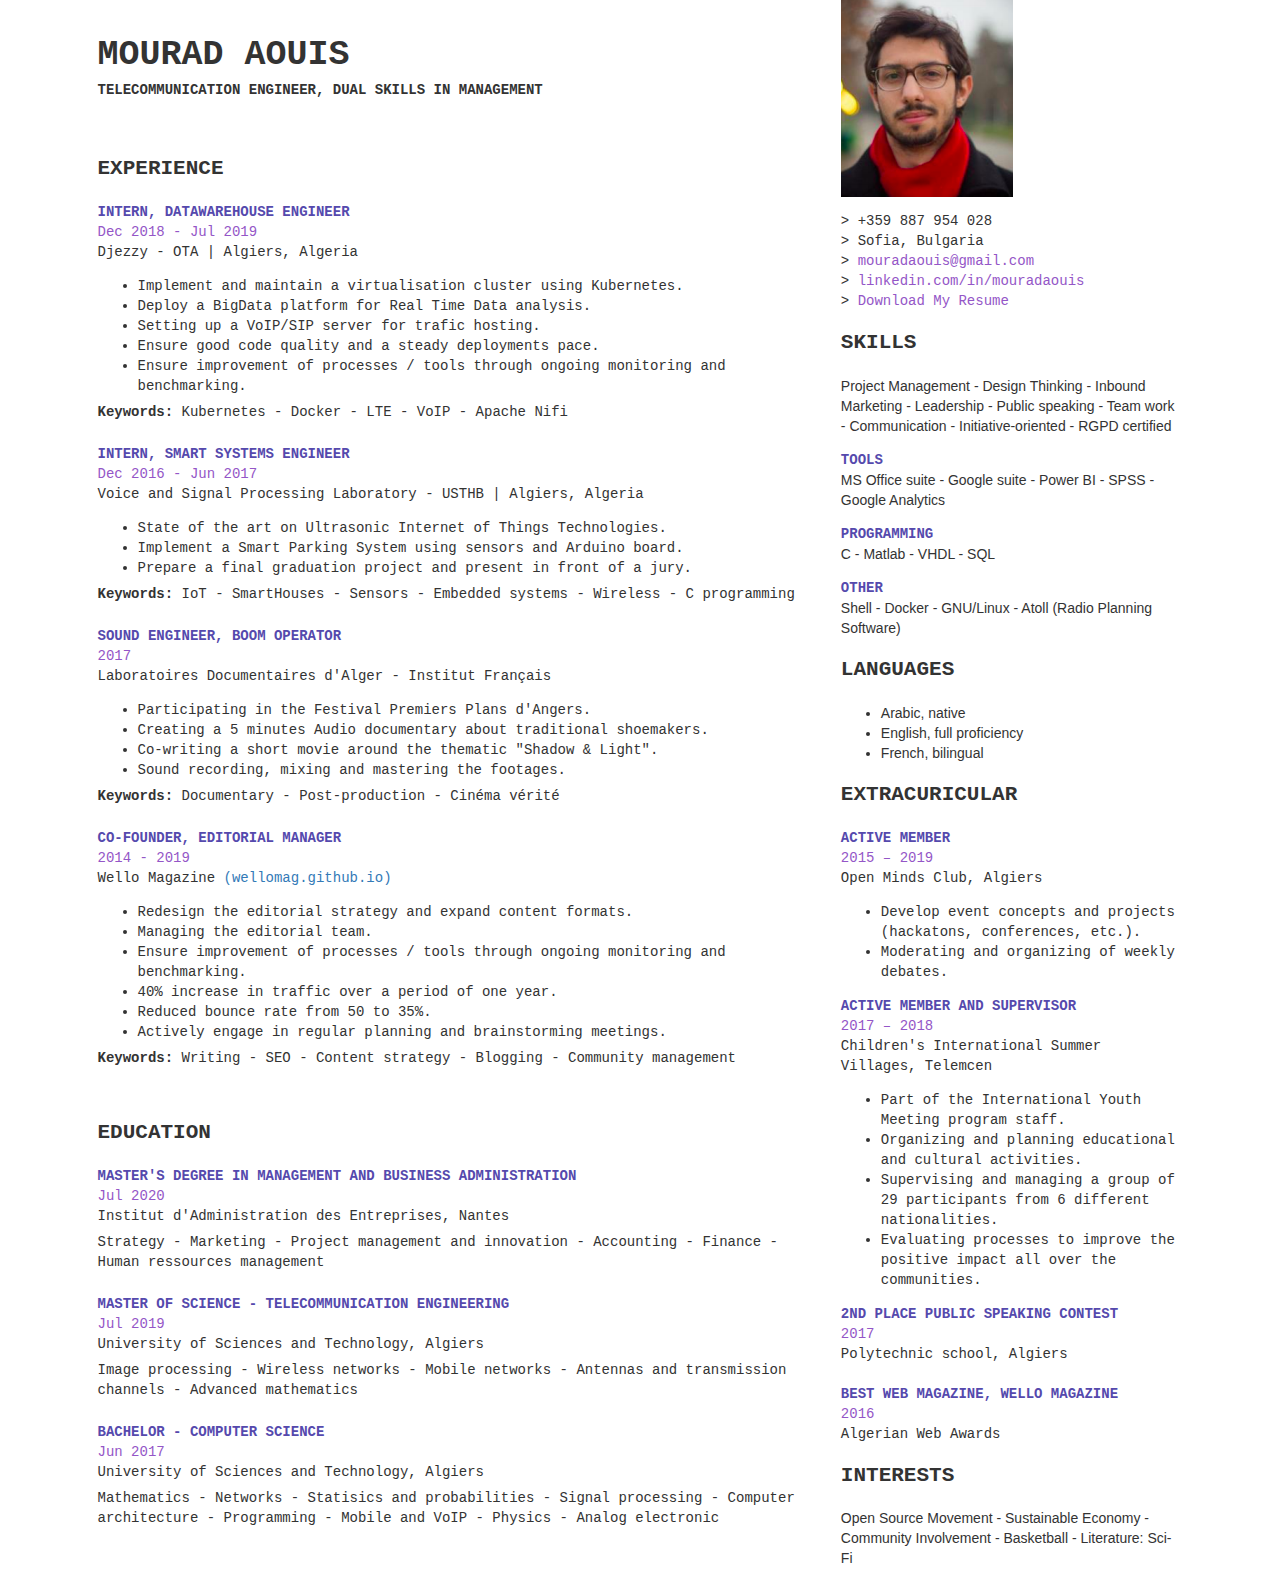
==== index.html @ 53682a3c "first commit" ====
<html>

<head>
  <meta charset="utf-8">
  <meta http-equiv="X-UA-Compatible" content="IE=edge">
  <meta name="viewport" content="width=device-width, initial-scale=1, maximum-scale=1" />
  <meta name="description" content="Telecommunication Engineer, dual skills in management" />
  <meta name="keywords" content="">
  <meta name="copyright" content="Mourad Aouis">
  <meta name="author" content="Mourad Aouis, mouradaouis@gmail.com">
  <meta name="url" content="https://mouradaouis.github.io">
  <meta name="revised" content="Saturday, July 18th, 2020, 15:00" />
  <meta property="og:title" content="Mourad Aouis">
  <meta property="og:description" content="Telecommunication Engineer, dual skills in management.">
  <meta property="og:image" content="assets/mouradaouis.png">
  <meta property="og:url" content="https://mouradaouis.github.io">
  <meta property="og:locale" content="fr_FR" />
  <meta property="og:type" content="website" />
  <meta property="og:site_name" content="Mourad Aouis - Personal Website" />
  <meta property="twitter:image" content="assets/mouradaouis.png">
  <meta property="twitter:title" content="Mourad Aouis">
  <meta property="twitter:description" content="Telecommunication Engineer, dual skills in management.">
  <meta property="twitter:card" content="summary_large_image">
  <meta name="twitter:image:alt" content="Mourad Aouis">
  <title>Mourad Aouis - Personal Website</title>
  <link rel="icon" href="assets/mouradaouis.png">
  <linkico
    href="https://fonts.googleapis.com/css2?family=Fira+Code:wght@300;400;500;600;700&family=Noto+Sans:ital,wght@0,400;0,700;1,400;1,700&family=Roboto+Mono:ital,wght@0,100;0,200;0,300;0,400;0,500;0,600;0,700;1,100;1,200;1,300;1,400;1,500;1,600;1,700&display=swap"
    rel="stylesheet">
    <link rel="stylesheet" href="assets/css/bootstrap.min.css">
    <link rel="stylesheet" href="assets/css/style.css">
    <script async src="https://www.googletagmanager.com/gtag/js?id=UA-173347151-1"></script>
    <script>
      window.dataLayer = window.dataLayer || [];
      function gtag() { dataLayer.push(arguments); }
      gtag('js', new Date());
      gtag('config', 'UA-173347151-1');
    </script>
</head>

<body>
  <div class="container">
    <div class="row head">
      <div id="name-position" class="col-md-8 name">
        <h1>MOURAD AOUIS</h1>
        <h4>Telecommunication Engineer, dual skills in management
        </h4>
      </div>
      <div class="col-md-4 photo">
        <img alt="" src="assets/mouradaouis.png" />
      </div>
      <div class="section" id="info-mobile">
        <ul>
          <li> > +359 887 954 028</li>
          <li> > Sofia, Bulgaria</li>
          <li> > <a target="_blank" href="mailto:mouradaouis@email.com">mouradaouis@gmail.com</a></li>
          <li> > <a target="_blank" id="linkedin-link"
              href="https://linkedin.com/in/mouradaouis">linkedin.com/in/mouradaouis</a>
          <li> > <a id="resume-download-link" download="MouradAouisResume.pdf"
              href="https://mouradaouis.github.io/MouradAouisResume.pdf">Download My Resume</a></li>
        </ul>
        </ul>
      </div>

    </div>
    <div class="row middle">
      <div class="right col-md-8">
        <div class="section" id="experience">
          <div class="section-title">
            <h2>experience</h2>
          </div>
          <div class="subsection">
            <div class="subsection-title">
              Intern, DataWarehouse Engineer
            </div>
            <div class="date">
              Dec 2018 - Jul 2019
            </div>
            <div class="location">
              Djezzy - OTA | Algiers, Algeria
            </div>
            <div class="highlights">
              <ul>
                <li>Implement and maintain a virtualisation cluster using Kubernetes.</li>
                <Li>Deploy a BigData platform for Real Time Data analysis.</Li>
                <Li>Setting up a VoIP/SIP server for trafic hosting.</Li>
                <li>Ensure good code quality and a steady deployments pace.</li>
                <li>Ensure improvement of processes / tools through ongoing monitoring and benchmarking.</li>
              </ul>
            </div>
            <div class="keywords">
              <p><b>Keywords:</b> Kubernetes - Docker - LTE - VoIP - Apache Nifi</p>
            </div>
          </div>
          <div class="subsection">
            <div class="subsection-title">
              Intern, Smart Systems Engineer
            </div>
            <div class="date">
              Dec 2016 - Jun 2017
            </div>
            <div class="location">
              Voice and Signal Processing Laboratory - USTHB | Algiers, Algeria
            </div>
            <div class="highlights">
              <ul>
                <li>State of the art on Ultrasonic Internet of Things Technologies.</li>
                <Li>Implement a Smart Parking System using sensors and Arduino board.</Li>
                <Li>Prepare a final graduation project and present in front of a jury.</Li>
              </ul>
            </div>
            <div class="keywords">
              <p><b>Keywords:</b> IoT - SmartHouses - Sensors - Embedded systems - Wireless - C programming </p>
            </div>
          </div>
          <div class="subsection">
            <div class="subsection-title">
              Sound Engineer, Boom operator
            </div>
            <div class="date">
              2017
            </div>
            <div class="location">
              Laboratoires Documentaires d'Alger - Institut Français
            </div>
            <div class="highlights">
              <ul>
                <li>Participating in the Festival Premiers Plans d'Angers.</li>
                <li>Creating a 5 minutes Audio documentary about traditional shoemakers.</li>
                <li>Co-writing a short movie around the thematic "Shadow & Light".</li>
                <li>Sound recording, mixing and mastering the footages.</li>
              </ul>
            </div>
            <div class="keywords">
              <p><b>Keywords:</b> Documentary - Post-production - Cinéma vérité </p>
            </div>
          </div>

          <div class="subsection">
            <div class="subsection-title">
              Co-founder, Editorial manager
            </div>
            <div class="date">
              2014 - 2019
            </div>
            <div class="location">
              Wello Magazine <a href="https://wellomag.github.io/" target="_blank">(wellomag.github.io)</a>
            </div>
            <div class="highlights">
              <ul>
                <li>Redesign the editorial strategy and expand content formats.</li>
                <Li>Managing the editorial team.</Li>
                <li>Ensure improvement of processes / tools through ongoing monitoring and benchmarking.</li>
                <Li>40% increase in traffic over a period of one year.</Li>
                <li>Reduced bounce rate from 50 to 35%.</li>
                <li>Actively engage in regular planning and brainstorming meetings.</li>
              </ul>
            </div>
            <div class="keywords">
              <p><b>Keywords:</b> Writing - SEO - Content strategy - Blogging - Community management </p>
            </div>
          </div>
        </div>
        <div class="section" id="education">
          <div class="section-title">
            <h2>education</h2>
          </div>
          <div class="subsection">
            <div class="subsection-title">
              Master's degree in Management and Business Administration
            </div>
            <div class="date">
              Jul 2020
            </div>
            <div class="location">
              Institut d'Administration des Entreprises, Nantes
            </div>
            <div class="keywords">
              <P>Strategy - Marketing - Project management and innovation - Accounting - Finance - Human ressources
                management </P>
            </div>
          </div>
          <div class="subsection">
            <div class="subsection-title">
              Master of Science - Telecommunication Engineering
            </div>
            <div class="date">
              Jul 2019
            </div>
            <div class="location">
              University of Sciences and Technology, Algiers
            </div>
            <div class="keywords">
              <P>Image processing - Wireless networks - Mobile networks - Antennas and transmission channels - Advanced
                mathematics</P>
            </div>
          </div>
          <div class="subsection">
            <div class="subsection-title">
              Bachelor - Computer science
            </div>
            <div class="date">
              Jun 2017
            </div>
            <div class="location">
              University of Sciences and Technology, Algiers
            </div>
            <div class="keywords">
              <p>Mathematics - Networks - Statisics and probabilities - Signal processing - Computer architecture -
                Programming - Mobile and VoIP -
                Physics - Analog electronic</p>
            </div>
          </div>
        </div>
      </div>

      <div class="left col-md-4">
        <div class="section" id="info">
          <ul>
            <li> > +359 887 954 028</li>
            <li> > Sofia, Bulgaria</li>
            <li> > <a target="_blank" href="mailto:mouradaouis@email.com">mouradaouis@gmail.com</a></li>
            <li> > <a target="_blank" id="linkedin-link"
                href="https://linkedin.com/in/mouradaouis">linkedin.com/in/mouradaouis</a>
            <li> > <a id="resume-download-link" download="MouradAouisResume.pdf"
                href="https://mouradaouis.github.io/MouradAouisResume.pdf">Download My Resume</a></li>
          </ul>
        </div>
        <div class="section" id="skills">
          <div class="section-title">
            <h2>skills</h2>
          </div>
          <div class="subsection">
            <p>Project Management - Design Thinking - Inbound Marketing - Leadership - Public speaking - Team work -
              Communication - Initiative-oriented - RGPD certified</p>
          </div>
          <div class="subsection">
            <div class="subsection-title">
              Tools
            </div>
            <p>MS Office suite - Google suite - Power BI - SPSS - Google Analytics</p>
          </div>
          <div class="subsection">
            <div class="subsection-title">
              Programming
            </div>
            <p>C - Matlab - VHDL - SQL</p>
          </div>
          <div class="subsection">
            <div class="subsection-title">
              Other
            </div>
            <p>Shell - Docker - GNU/Linux - Atoll (Radio Planning Software)</p>
          </div>
        </div>
        <div class="section" id="languages">
          <div class="section-title">
            <h2>languages</h2>
          </div>
          <p>
          <ul>
            <li>Arabic, native</li>
            <li>English, full proficiency</li>
            <li>French, bilingual</li>
          </ul>
          </p>
        </div>
        <div class="section" id="extracuricular">
          <div class="section-title">
            <h2>extracuricular</h2>
          </div>
          <div class="subsection">
            <div class="subsection-title">
              Active member
            </div>
            <div class="date">2015 – 2019 </div>
            <div class="location">
              Open Minds Club, Algiers
            </div>
            <div class="highlights">
              <ul>
                <li>Develop event concepts and projects (hackatons, conferences, etc.).</li>
                <li>Moderating and organizing of weekly debates.</li>
              </ul>
            </div>
          </div>
          <div class="subsection">
            <div class="subsection-title">
              Active member and Supervisor
            </div>
            <div class="date">
              2017 – 2018
            </div>
            <div class="location">
              Children's International Summer Villages, Telemcen
            </div>
            <div class="highlights">
              <ul>
                <li>Part of the International Youth Meeting program staff.</li>
                <li>Organizing and planning educational and cultural activities.</li>
                <li>Supervising and managing a group of 29 participants from 6 different nationalities.</li>
                <Li>Evaluating processes to improve the positive impact all over the communities.</Li>
              </ul>
            </div>
          </div>
          <div class="subsection">
            <div class="subsection-title">
              2nd place Public speaking contest
            </div>
            <div class="date">2017 </div>
            <div class="location">
              Polytechnic school, Algiers
            </div>
          </div>
          <br>
          <div class="subsection">
            <div class="subsection-title">
              Best Web Magazine, wello magazine
            </div>
            <div class="date">2016 </div>
            <div class="location">
              Algerian Web Awards
            </div>
          </div>
        </div>
        <div class="section" id="interests">
          <div class="section-title">
            <h2>interests</h2>
          </div>
          <p> Open Source Movement - Sustainable Economy - Community Involvement - Basketball - Literature: Sci-Fi </p>
        </div>
      </div>

    </div>
  </div>
</body>

</html>
---- assets/css/style.css ----
html, body { height: 100%;}
.container {padding-top: 0px; padding-bottom: 0px; width: 1115px}
.subsection-title {color: rgb(85, 73, 173); font-weight: 700;}
.section-title, .subsection-title {text-transform: uppercase; font-family: 'Roboto mono', monospace;}
.left p {margin-top: 0px}
.photo div{width: 40%; margin-bottom: 20px; background: url(../malek.png) no-repeat center center fixed;
            -webkit-background-size: cover;
            -moz-background-size: cover;
            -o-background-size: cover;
            background-size: cover;}
.photo>div:hover {background: url(../malek-alt.jpg) no-repeat center center fixed;}
.name h1, .name h4 {text-transform: uppercase; margin: 0px;}
.name h1 {font-weight: bold; font-size: 35px;}
.name h4 {font-weight: 600;}
#info, #info-mobile #skills p, .name p, .name h4, .name h1, .keywords {font-family: 'Fira Code', monospace;}
#info-mobile {display:none; padding: 0px 15px;}
#info ul, #info-mobile ul {list-style: none; padding: 0px;}

.highlights, .date, .location {font-family: 'Noto Sans', monospace;}
.date, #info a, #info-mobile a {color: rgb(148, 86, 199);}

::selection {
    background-color:  rgb(240, 200, 260);
    color: rgb(85, 73, 173);
}
@media(max-width: 600px) {
    .container {margin: 20px;}
    .name h1 {font-size: 20px;}
    #info-mobile {display: block;}
    #experience h2 {margin-top:0px;}
}
.keywords{
position: relative;
top: -8px;
}

#name-position {
    top: 30px;
}

#experience {
    position: relative;
    top: -60px;
}

#education {
    position: relative;
    top: -35px;
}
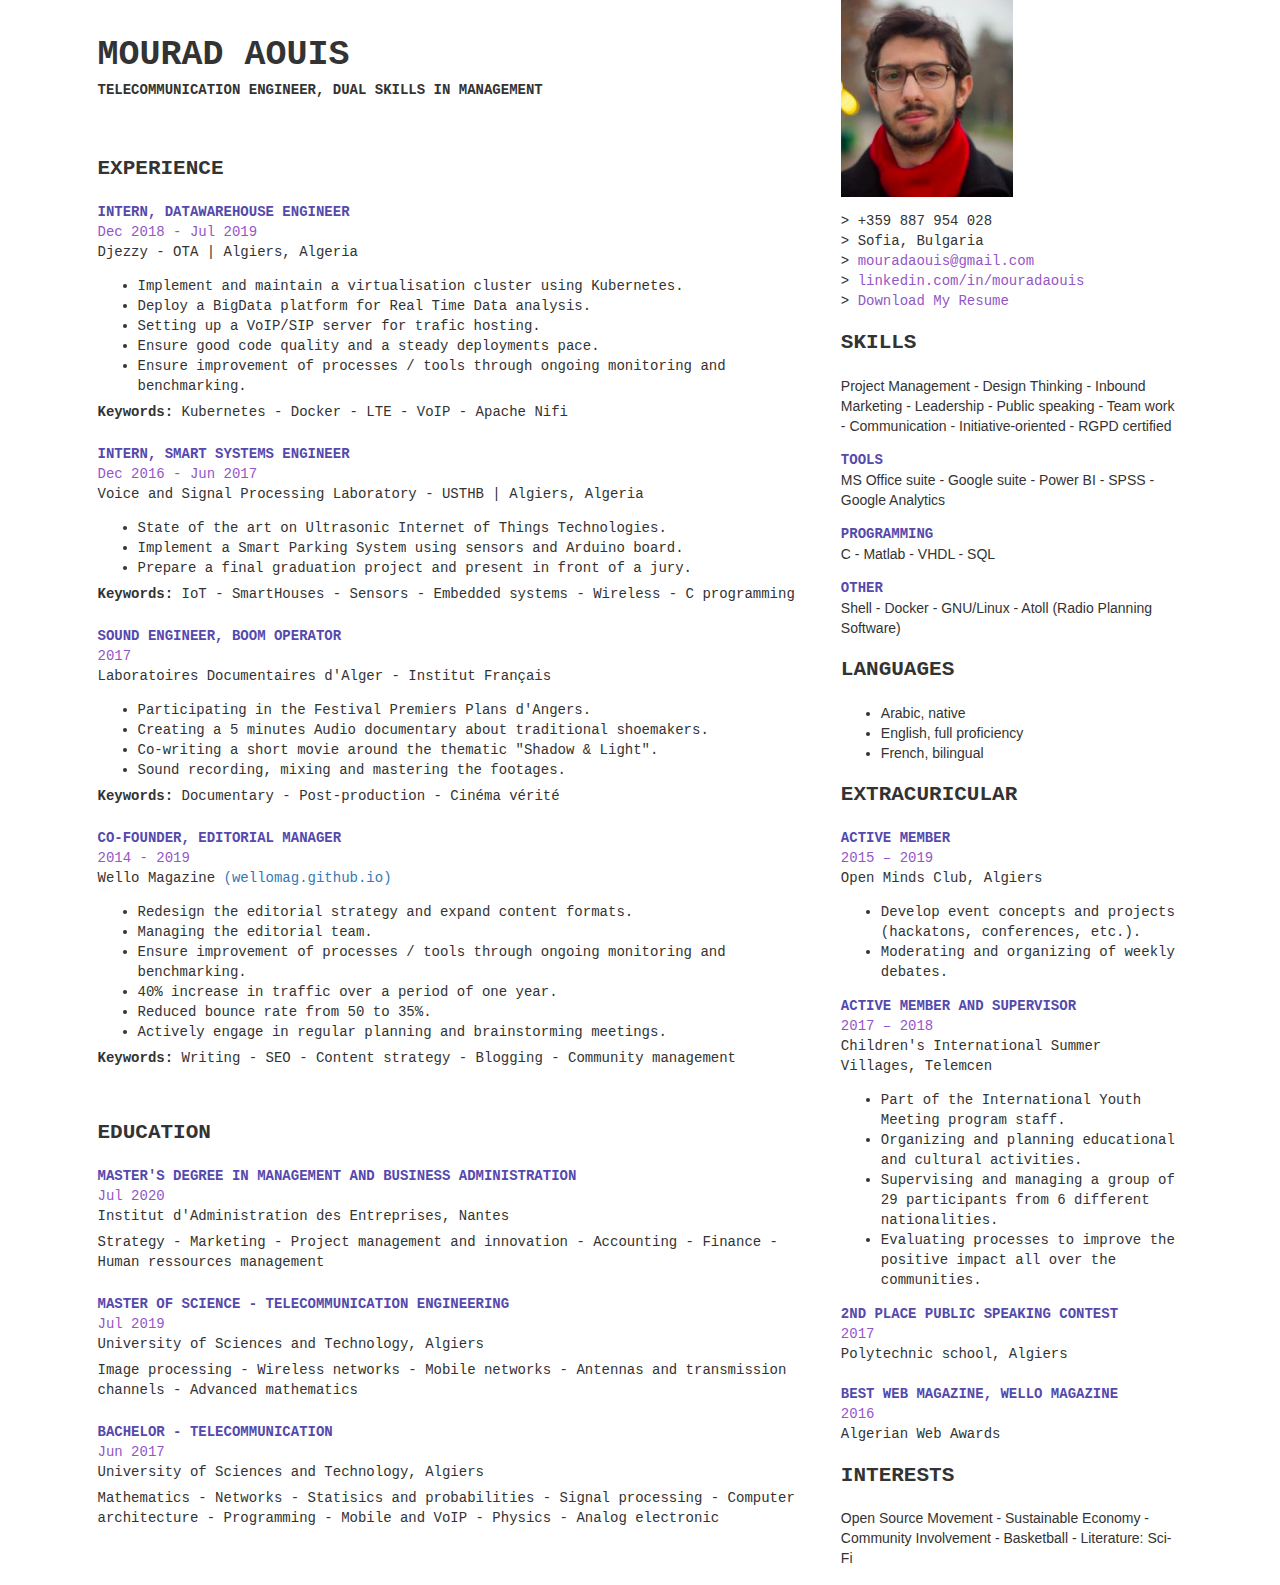
==== commit b5181133: "Update index.html" ====
--- a/index.html
+++ b/index.html
@@ -197,7 +197,7 @@
           </div>
           <div class="subsection">
             <div class="subsection-title">
-              Bachelor - Computer science
+              Bachelor - Telecommunication
             </div>
             <div class="date">
               Jun 2017
@@ -335,4 +335,4 @@
   </div>
 </body>
 
-</html>+</html>
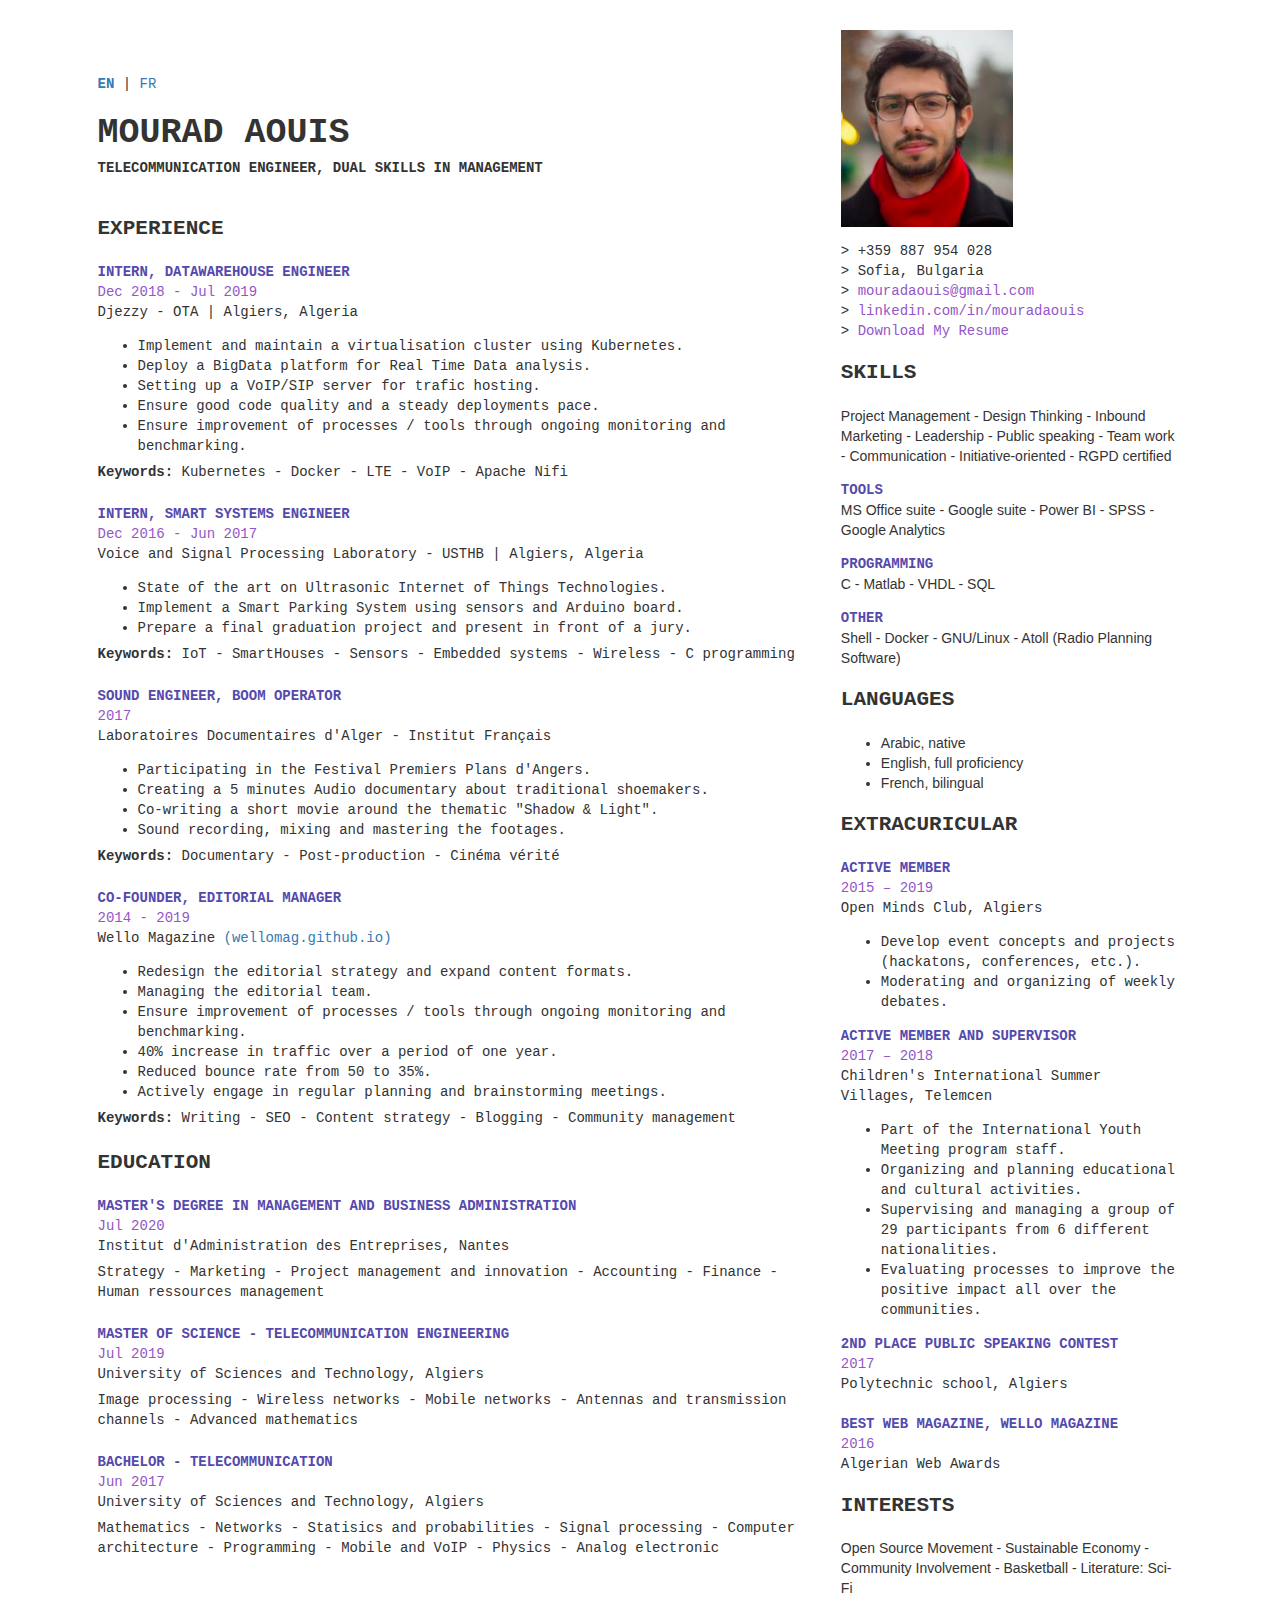
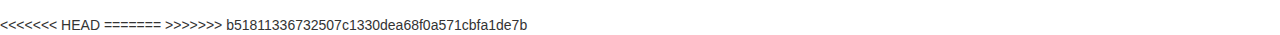
==== commit 0dbd7ab7: "Update index.html" ====
--- a/index.html
+++ b/index.html
@@ -42,6 +42,7 @@
   <div class="container">
     <div class="row head">
       <div id="name-position" class="col-md-8 name">
+        <p><a class="selected">EN</a> | <a href="https://mouradaouis.github.io/fr">FR</a></p>
         <h1>MOURAD AOUIS</h1>
         <h4>Telecommunication Engineer, dual skills in management
         </h4>
@@ -51,8 +52,8 @@
       </div>
       <div class="section" id="info-mobile">
         <ul>
-          <li> > +359 887 954 028</li>
-          <li> > Sofia, Bulgaria</li>
+          <li> > +33 618 87 36 18</li>
+          <li> > Lyon, France</li>
           <li> > <a target="_blank" href="mailto:mouradaouis@email.com">mouradaouis@gmail.com</a></li>
           <li> > <a target="_blank" id="linkedin-link"
               href="https://linkedin.com/in/mouradaouis">linkedin.com/in/mouradaouis</a>
@@ -335,4 +336,8 @@
   </div>
 </body>
 
+<<<<<<< HEAD </html>
+  =======
+
 </html>
+>>>>>>> b51811336732507c1330dea68f0a571cbfa1de7b
--- a/assets/css/style.css
+++ b/assets/css/style.css
@@ -1,5 +1,5 @@
 html, body { height: 100%;}
-.container {padding-top: 0px; padding-bottom: 0px; width: 1115px}
+.container {padding-top: 0px; margin-top: 30px; padding-bottom: 0px; width: 1115px}
 .subsection-title {color: rgb(85, 73, 173); font-weight: 700;}
 .section-title, .subsection-title {text-transform: uppercase; font-family: 'Roboto mono', monospace;}
 .left p {margin-top: 0px}
@@ -40,10 +40,17 @@
 
 #experience {
     position: relative;
-    top: -60px;
+    top: -30px;
 }
 
 #education {
     position: relative;
     top: -35px;
+}
+
+#name-position a {
+    cursor: pointer;
+}
+.selected{
+    font-weight: 900;
 }